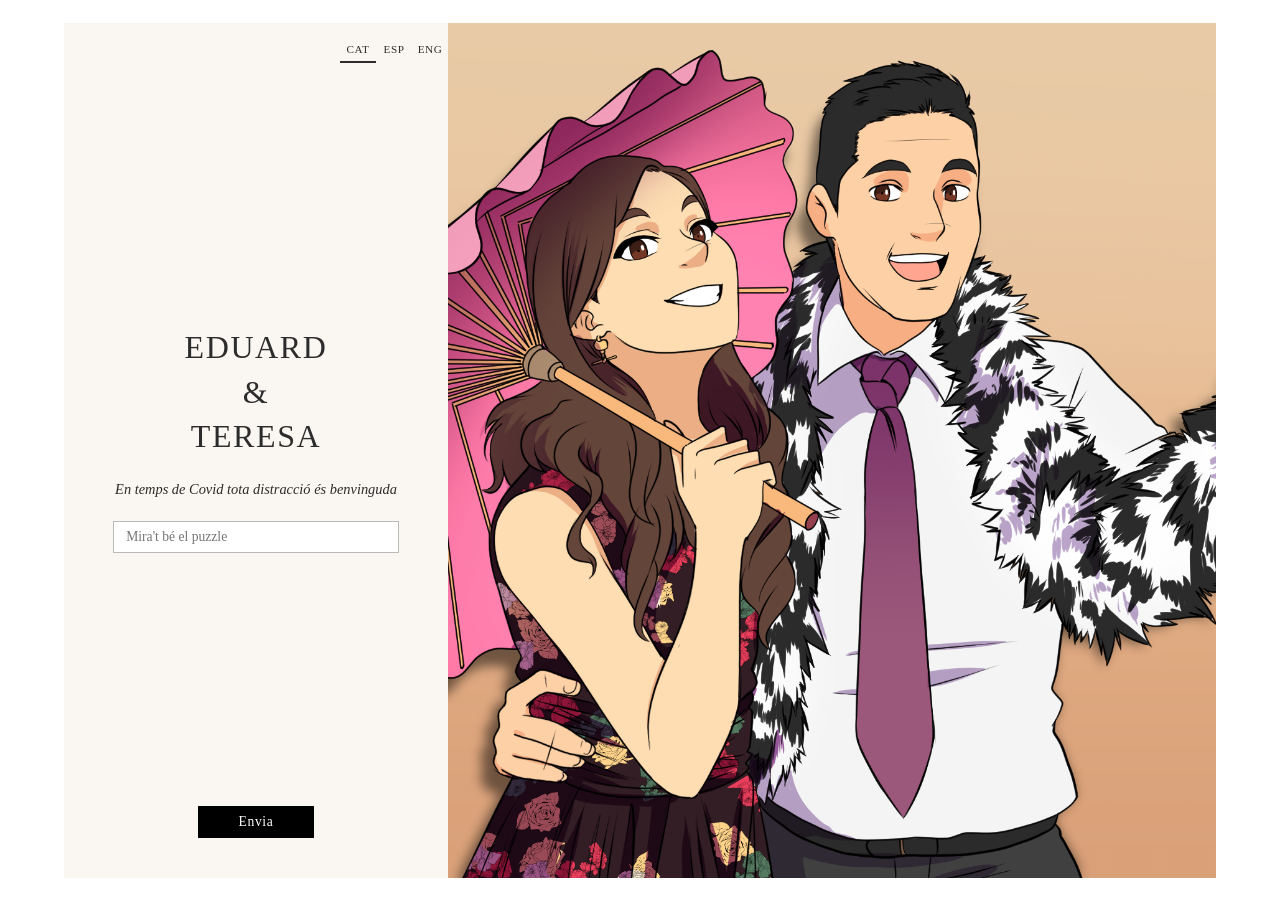
==== boda/index.html @ 909deed9 "Margins correct" ====
<!doctype html>
<html lang="ca">

<head>
    <meta charset="utf-8">
    <meta name="viewport" content="width=device-width, initial-scale=1">
    <title>Eduard & Teresa</title>
    <style>
        *, *::before, *::after {
            box-sizing: border-box;
            margin: 0;
            padding: 0;
        }

        html, body {
            height: 100%;
            overflow: hidden;
            background: white;
        }

        body {
            padding: 2.5vh 5vw;
            display: flex;
            align-items: stretch;
        }

        .rectangle {
            flex: 1;
            min-height: 0;
            display: grid;
            grid-template-columns: 0.5fr 1fr;
            overflow: hidden;
        }

        /* ── LEFT PANEL ── */
        .left-panel {
            background: #faf7f2;
            color: #2c2c2c;
            position: relative;
            display: flex;
            flex-direction: column;
            align-items: center;
            padding: 50px 1.5rem 2rem;
        }

        /* Language buttons — top-right, 15px from top, flush with right border */
        .lang-buttons {
            position: absolute;
            top: 15px;
            right: 0;
            display: grid;
            grid-template-columns: 1fr 1fr 1fr;
            width: 108px;
        }

        .lang-btn {
            height: 25px;
            background: none;
            border: none;
            border-bottom: 2px solid transparent;
            cursor: pointer;
            font-size: 0.7rem;
            font-family: inherit;
            color: inherit;
            letter-spacing: 0.05em;
            transition: border-color 0.15s;
        }

        .lang-btn:hover,
        .lang-btn.active {
            border-bottom-color: #2c2c2c;
        }

        /* Main content — vertically centered */
        .main-content {
            flex: 1;
            display: flex;
            flex-direction: column;
            align-items: center;
            justify-content: center;
            gap: 1.25rem;
            width: 100%;
        }

        .title {
            text-align: center;
            font-size: clamp(1.4rem, 2.5vw, 2rem);
            font-family: Georgia, serif;
            line-height: 1.4;
            letter-spacing: 0.05em;
        }

        .explanation {
            text-align: center;
            font-size: clamp(0.75rem, 1.2vw, 0.9rem);
            line-height: 1.5;
            max-width: 85%;
            font-style: italic;
        }

        .puzzle-input {
            width: 85%;
            padding: 0.45rem 0.75rem;
            border: 1px solid #bbb;
            background: white;
            font-family: inherit;
            font-size: 0.85rem;
            outline: none;
            transition: border-color 0.2s;
        }

        .puzzle-input:focus {
            border-color: #888;
        }

        /* Submit button — pinned to bottom */
        .submit-btn {
            background: black;
            color: white;
            border: none;
            padding: 0.5rem 2.5rem;
            cursor: pointer;
            font-family: inherit;
            font-size: 0.85rem;
            letter-spacing: 0.05em;
            margin-bottom: 0.5rem;
        }

        .submit-btn:hover {
            background: #333;
        }

        /* ── RIGHT PANEL ── */
        .right-panel {
            overflow: hidden;
        }

        .right-panel img {
            width: 100%;
            height: 100%;
            object-fit: cover;
            object-position: 50% 42%;
            display: block;
        }

        /* ── SMALL SCREENS: stack, no vertical scroll ── */
        @media (max-width: 768px) {
            .rectangle {
                grid-template-columns: 1fr;
                grid-template-rows: auto 1fr;
            }

            .left-panel {
                padding-top: 50px;
                padding-bottom: 1rem;
            }

            .main-content {
                gap: 0.75rem;
            }

            .submit-btn {
                margin-bottom: 0;
            }
        }
    </style>
</head>

<body>
    <div class="rectangle">

        <!-- LEFT PANEL -->
        <div class="left-panel">

            <!-- Language buttons -->
            <div class="lang-buttons">
                <button class="lang-btn active" id="btn-CAT" onclick="setLanguage('CAT')">CAT</button>
                <button class="lang-btn"        id="btn-ESP" onclick="setLanguage('ESP')">ESP</button>
                <button class="lang-btn"        id="btn-ENG" onclick="setLanguage('ENG')">ENG</button>
            </div>

            <!-- Centered content -->
            <div class="main-content">
                <div class="title">EDUARD<br>&amp;<br>TERESA</div>
                <p class="explanation" id="explanation">En temps de Covid tota distracció és benvinguda</p>
                <input type="text" class="puzzle-input" id="puzzle-input" placeholder="Mira't bé el puzzle">
            </div>

            <!-- Submit button at bottom -->
            <button class="submit-btn" onclick="handleSubmit()">Envia</button>
        </div>

        <!-- RIGHT PANEL -->
        <div class="right-panel">
            <img src="anime.png" alt="">
        </div>
    </div>

    <script src="boda.js"></script>
</body>

</html>
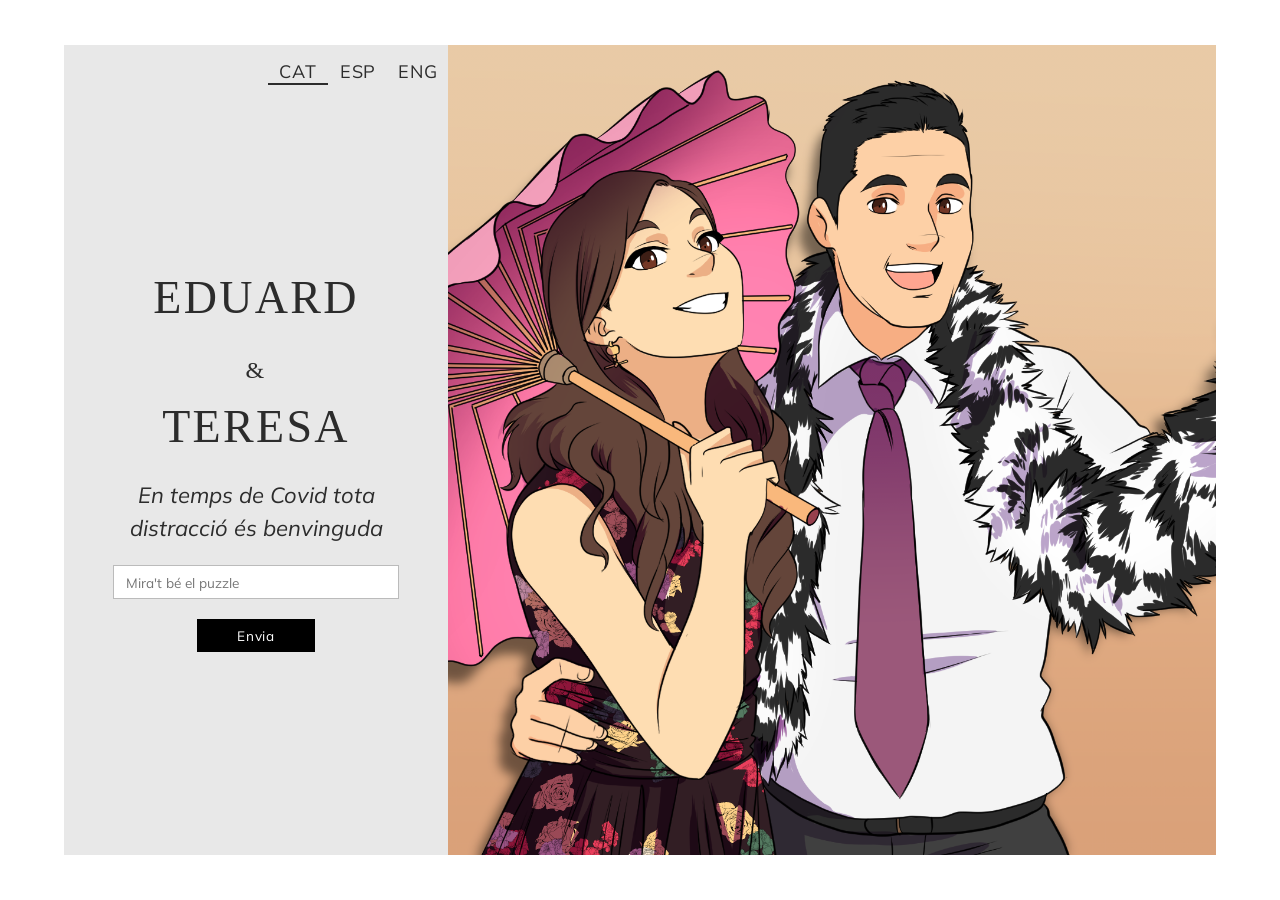
==== commit 92435825: "moved button, gray color" ====
--- a/boda/index.html
+++ b/boda/index.html
@@ -5,21 +5,26 @@
     <meta charset="utf-8">
     <meta name="viewport" content="width=device-width, initial-scale=1">
     <title>Eduard & Teresa</title>
+    <link href="https://fonts.googleapis.com/css2?family=Mulish:wght@300;400;600&display=swap" rel="stylesheet">
     <style>
-        *, *::before, *::after {
+        *,
+        *::before,
+        *::after {
             box-sizing: border-box;
             margin: 0;
             padding: 0;
         }
 
-        html, body {
+        html,
+        body {
             height: 100%;
             overflow: hidden;
             background: white;
+            font-family: 'Mulish', sans-serif;
         }
 
         body {
-            padding: 2.5vh 5vw;
+            padding: 5vh 5vw;
             display: flex;
             align-items: stretch;
         }
@@ -34,7 +39,7 @@
 
         /* ── LEFT PANEL ── */
         .left-panel {
-            background: #faf7f2;
+            background: #e8e8e8;
             color: #2c2c2c;
             position: relative;
             display: flex;
@@ -50,7 +55,7 @@
             right: 0;
             display: grid;
             grid-template-columns: 1fr 1fr 1fr;
-            width: 108px;
+            width: 180px;
         }
 
         .lang-btn {
@@ -59,8 +64,8 @@
             border: none;
             border-bottom: 2px solid transparent;
             cursor: pointer;
-            font-size: 0.7rem;
-            font-family: inherit;
+            font-size: 1.125rem;
+            font-family: 'Mulish', sans-serif;
             color: inherit;
             letter-spacing: 0.05em;
             transition: border-color 0.15s;
@@ -84,15 +89,19 @@
 
         .title {
             text-align: center;
-            font-size: clamp(1.4rem, 2.5vw, 2rem);
+            font-size: 2.875rem;
             font-family: Georgia, serif;
             line-height: 1.4;
             letter-spacing: 0.05em;
         }
 
+        .title .ampersand {
+            font-size: 1.5rem;
+        }
+
         .explanation {
             text-align: center;
-            font-size: clamp(0.75rem, 1.2vw, 0.9rem);
+            font-size: clamp(1.375rem, 1.2vw, 0.9rem);
             line-height: 1.5;
             max-width: 85%;
             font-style: italic;
@@ -113,7 +122,6 @@
             border-color: #888;
         }
 
-        /* Submit button — pinned to bottom */
         .submit-btn {
             background: black;
             color: white;
@@ -123,7 +131,6 @@
             font-family: inherit;
             font-size: 0.85rem;
             letter-spacing: 0.05em;
-            margin-bottom: 0.5rem;
         }
 
         .submit-btn:hover {
@@ -158,10 +165,6 @@
             .main-content {
                 gap: 0.75rem;
             }
-
-            .submit-btn {
-                margin-bottom: 0;
-            }
         }
     </style>
 </head>
@@ -175,19 +178,17 @@
             <!-- Language buttons -->
             <div class="lang-buttons">
                 <button class="lang-btn active" id="btn-CAT" onclick="setLanguage('CAT')">CAT</button>
-                <button class="lang-btn"        id="btn-ESP" onclick="setLanguage('ESP')">ESP</button>
-                <button class="lang-btn"        id="btn-ENG" onclick="setLanguage('ENG')">ENG</button>
+                <button class="lang-btn" id="btn-ESP" onclick="setLanguage('ESP')">ESP</button>
+                <button class="lang-btn" id="btn-ENG" onclick="setLanguage('ENG')">ENG</button>
             </div>
 
             <!-- Centered content -->
             <div class="main-content">
-                <div class="title">EDUARD<br>&amp;<br>TERESA</div>
+                <div class="title">EDUARD<br><span class="ampersand">&amp;</span><br>TERESA</div>
                 <p class="explanation" id="explanation">En temps de Covid tota distracció és benvinguda</p>
                 <input type="text" class="puzzle-input" id="puzzle-input" placeholder="Mira't bé el puzzle">
+                <button class="submit-btn" onclick="handleSubmit()">Envia</button>
             </div>
-
-            <!-- Submit button at bottom -->
-            <button class="submit-btn" onclick="handleSubmit()">Envia</button>
         </div>
 
         <!-- RIGHT PANEL -->
@@ -199,4 +200,4 @@
     <script src="boda.js"></script>
 </body>
 
-</html>
+</html>
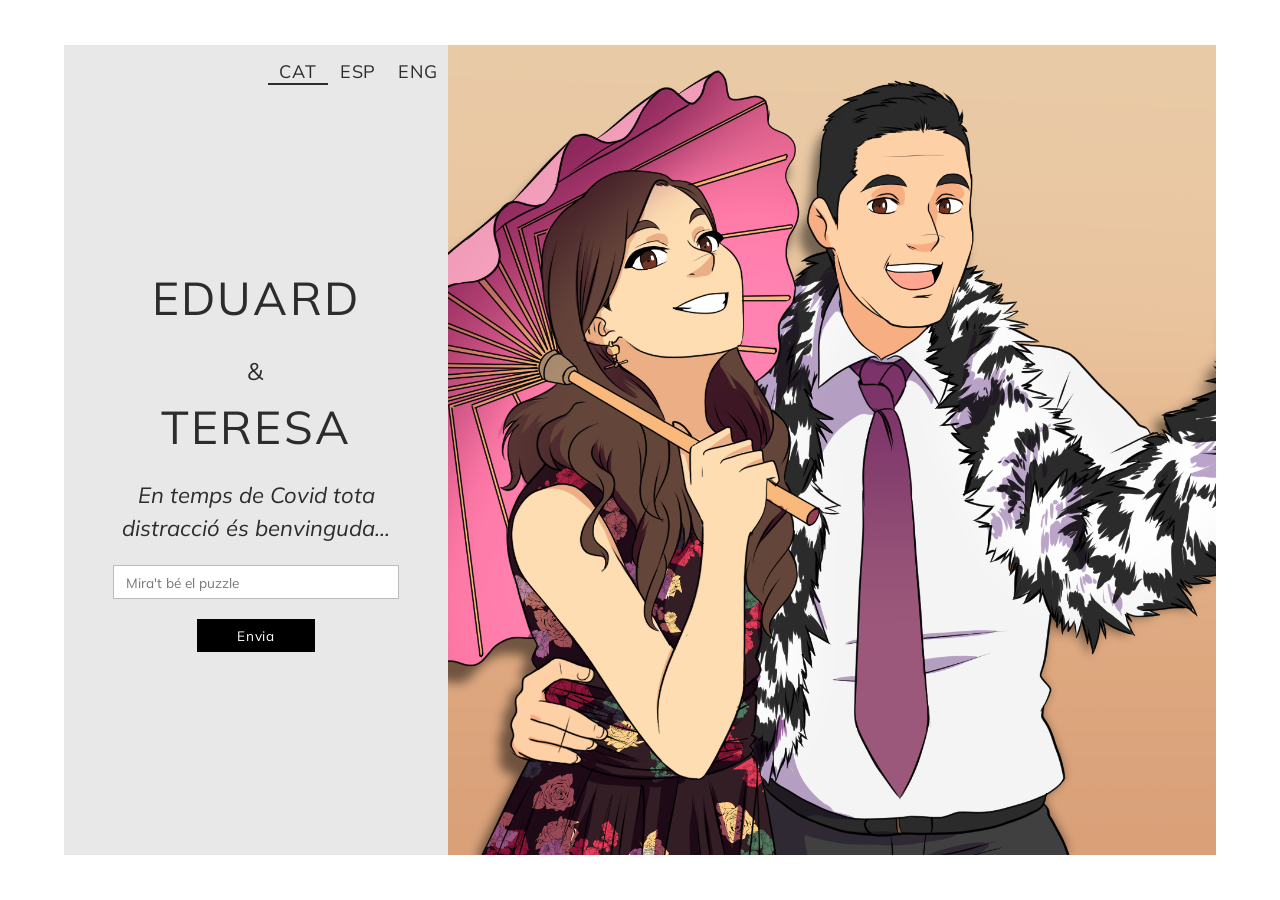
==== commit aaa0c09b: "new font" ====
--- a/boda/index.html
+++ b/boda/index.html
@@ -90,7 +90,7 @@
         .title {
             text-align: center;
             font-size: 2.875rem;
-            font-family: Georgia, serif;
+            font-family: Mulish, serif;
             line-height: 1.4;
             letter-spacing: 0.05em;
         }
@@ -185,7 +185,7 @@
             <!-- Centered content -->
             <div class="main-content">
                 <div class="title">EDUARD<br><span class="ampersand">&amp;</span><br>TERESA</div>
-                <p class="explanation" id="explanation">En temps de Covid tota distracció és benvinguda</p>
+                <p class="explanation" id="explanation">En temps de Covid tota distracció és benvinguda...</p>
                 <input type="text" class="puzzle-input" id="puzzle-input" placeholder="Mira't bé el puzzle">
                 <button class="submit-btn" onclick="handleSubmit()">Envia</button>
             </div>
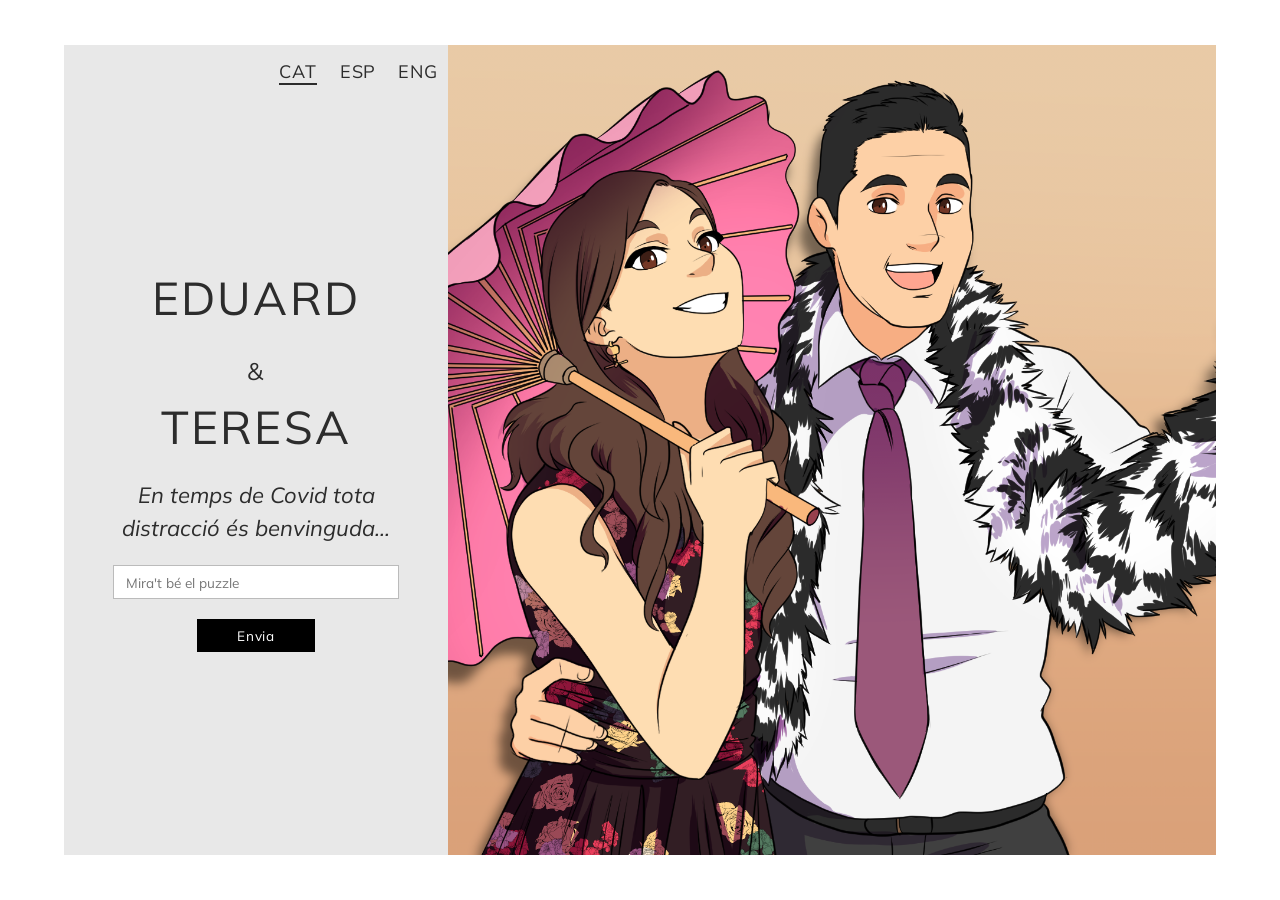
==== commit 207f77d4: "added boda.html" ====
--- a/boda/index.html
+++ b/boda/index.html
@@ -60,6 +60,8 @@
 
         .lang-btn {
             height: 25px;
+            width: fit-content;
+            justify-self: center;
             background: none;
             border: none;
             border-bottom: 2px solid transparent;
